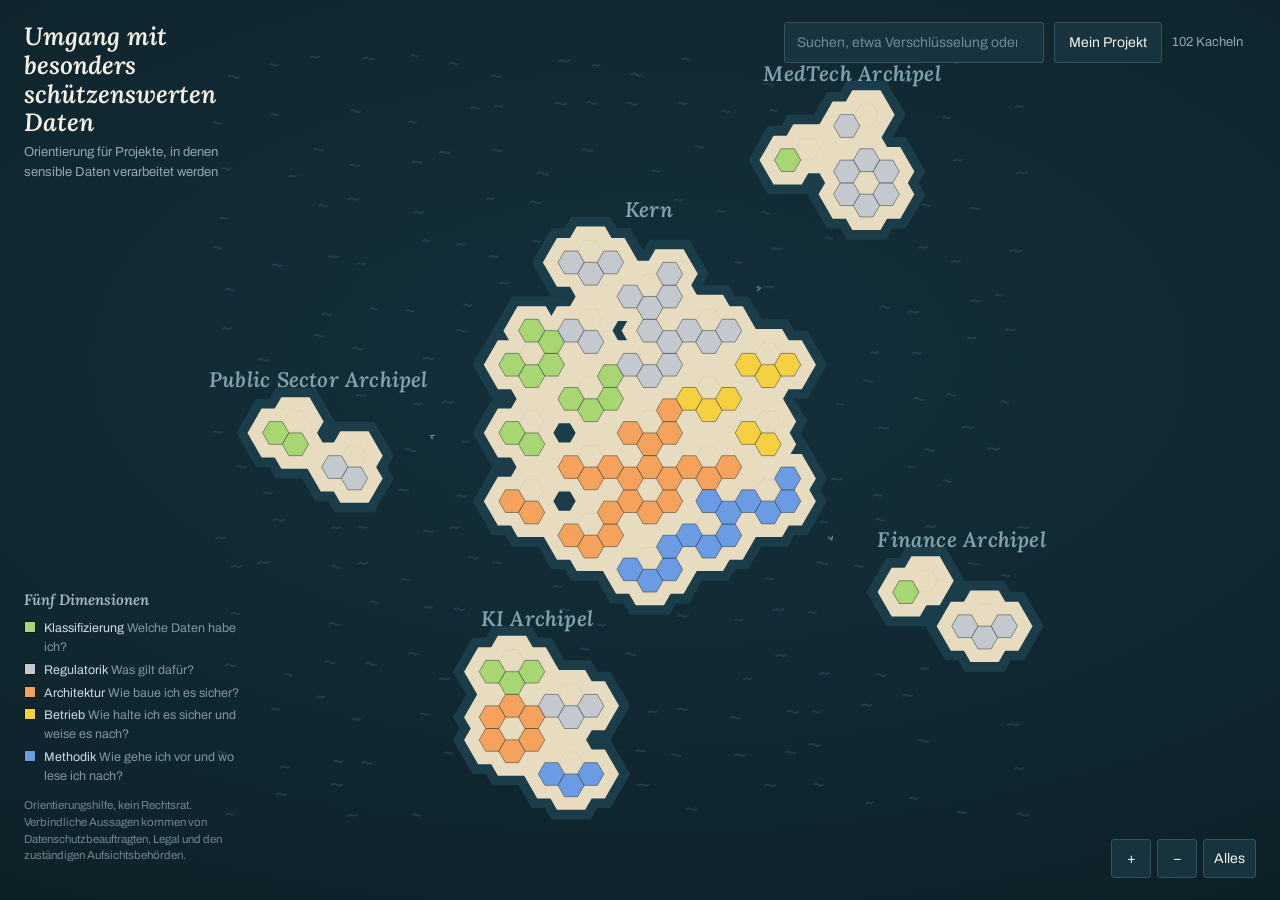
==== index.html @ 4779c2ce "Belebtes Wasser: Wellen und Schiffe Neue Ebene layer-sea als unterste im viewport. Sie liegt unter d" ====
<!DOCTYPE html>
<html lang="de">
<head>
<meta charset="utf-8">
<meta name="viewport" content="width=device-width, initial-scale=1">
<title>Landkarte: Umgang mit besonders schützenswerten Daten</title>
<meta name="description" content="Hexagonale Landkarte zur Orientierung in Projekten, in denen besonders schützenswerte Daten verarbeitet werden.">
<link rel="preconnect" href="https://fonts.googleapis.com">
<link rel="preconnect" href="https://fonts.gstatic.com" crossorigin>
<link href="https://fonts.googleapis.com/css2?family=Lora:ital,wght@0,400;0,600;1,400;1,600&family=Archivo:wght@400;500;600&display=swap" rel="stylesheet">
<link rel="stylesheet" href="assets/style.css">
</head>
<body>

<main id="stage">
  <svg id="map" aria-label="Landkarte der Themen zum Umgang mit besonders schützenswerten Daten">
    <g id="viewport">
      <g id="layer-sea"></g>
      <g id="layer-shallow"></g>
      <g id="layer-coast"></g>
      <g id="layer-areas"></g>
      <g id="layer-tiles"></g>
      <g id="layer-area-labels"></g>
      <g id="layer-islands"></g>
    </g>
  </svg>

  <div id="loading" role="status">Landkarte wird geladen</div>

  <header id="titleblock">
    <h1>Umgang mit besonders schützenswerten Daten</h1>
    <p id="subtitle"></p>
  </header>

  <div id="toolbar">
    <div class="field">
      <label for="search" class="visually-hidden">Suchen</label>
      <input id="search" type="search" placeholder="Suchen, etwa Verschlüsselung oder DSFA" autocomplete="off" spellcheck="false">
    </div>
    <button id="btn-project" type="button" aria-expanded="false" aria-controls="project">Mein Projekt</button>
    <p id="count" aria-live="polite"></p>
  </div>

  <section id="project" hidden aria-labelledby="project-heading">
    <h2 id="project-heading">Was gilt für mein Projekt?</h2>
    <p class="hint">Beantworte, was auf dein Vorhaben zutrifft. Die Karte hebt dann die Kacheln hervor, die du geklärt haben solltest.</p>
    <div id="project-fields"></div>
    <div class="project-actions">
      <button id="btn-export" type="button">Als Checkliste kopieren</button>
      <button id="btn-reset" type="button" class="ghost">Auswahl zurücksetzen</button>
    </div>
    <p class="hint" id="export-status" aria-live="polite"></p>
  </section>

  <div id="legend">
    <h2>Fünf Dimensionen</h2>
    <ul id="legend-list"></ul>
    <p class="hint" id="disclaimer"></p>
  </div>

  <div id="zoombar">
    <button id="btn-zoom-in" type="button" aria-label="Hineinzoomen">+</button>
    <button id="btn-zoom-out" type="button" aria-label="Herauszoomen">−</button>
    <button id="btn-zoom-fit" type="button" aria-label="Ganze Karte zeigen">Alles</button>
  </div>
</main>

<div id="overlay" hidden>
  <article id="detail" role="dialog" aria-modal="true" aria-labelledby="detail-title" tabindex="-1">
    <button id="detail-close" type="button" aria-label="Schließen">×</button>
    <p id="detail-dimension"></p>
    <h2 id="detail-title"></h2>
    <p id="detail-place"></p>
    <div id="detail-body"></div>
    <p id="detail-triggers"></p>
  </article>
</div>

<script src="assets/app.js"></script>
</body>
</html>
---- assets/style.css ----
:root {
  --ocean: #10262f;
  --ocean-deep: #0a1a21;
  --shallow: #1b3d4a;
  --coast: #e8dcc0;
  --coast-edge: #cdbd97;
  --ink: #0c1a20;
  --paper: #f4f0e6;
  --paper-edge: #d9d0bb;
  --muted: #6d7f86;
  --wave: #35657a;
  --ship: #93aeb8;

  /* Eine klassische Textserife, nicht eine Display-Schrift: die Bereichs- und Inselnamen
     stehen klein und müssen über Sand und Kacheln hinweg lesbar bleiben. Wer die Schrift
     tauschen will, ändert nur diese Zeile und den Link in index.html. */
  --font-map: Lora, Georgia, "Times New Roman", serif;
  --font-ui: Archivo, "Helvetica Neue", Arial, sans-serif;
}

* { box-sizing: border-box; }

html, body {
  height: 100%;
  margin: 0;
  background: var(--ocean);
  color: var(--paper);
  font-family: var(--font-ui);
  font-size: 15px;
  line-height: 1.5;
  overscroll-behavior: none;
}

.visually-hidden {
  position: absolute;
  width: 1px; height: 1px;
  padding: 0; margin: -1px;
  overflow: hidden; clip: rect(0 0 0 0); white-space: nowrap;
}

#stage { position: fixed; inset: 0; overflow: hidden; }

#map {
  width: 100%; height: 100%;
  display: block;
  background:
    radial-gradient(120% 90% at 50% 40%, #14303b 0%, var(--ocean) 55%, var(--ocean-deep) 100%);
  cursor: grab;
  touch-action: none;
}
#map.dragging, #map.dragging .tile { cursor: grabbing; }

#loading {
  position: absolute;
  inset: 0;
  display: grid;
  place-content: center;
  font-family: var(--font-map);
  font-style: italic;
  font-size: 20px;
  color: #8fa9b2;
}
#loading[hidden] { display: none; }

/* ---------- Karte ---------- */

.shallow { fill: var(--shallow); }
.coast { fill: var(--coast); }

/* ---------- Belebtes Wasser ---------- */

/* Alles hier liegt unter der Küste und darf nie ein Ziel für Klick oder Ziehen sein. */
#layer-sea { pointer-events: none; }

/* Die Kurse tragen nur die Bewegung der Schiffe. Sie bleiben unsichtbar, weil eine
   sichtbare Linie zwischen zwei Inseln als modellierte Beziehung gelesen würde, und
   Beziehungen sind auf dieser Karte bewusst nicht modelliert. */
.sea-route { fill: none; stroke: none; }

.wave {
  fill: none;
  stroke: var(--wave);
  stroke-width: 1.8;
  stroke-linecap: round;
  /* Konstante Strichstärke am Schirm, sonst verschwinden die Striche beim Herauszoomen,
     also genau dann, wenn am meisten Wasser zu sehen ist. */
  vector-effect: non-scaling-stroke;
  opacity: .38;
  animation: swell 9s ease-in-out infinite;
}

@keyframes swell {
  0%, 100% { opacity: .26; }
  50%      { opacity: .56; }
}

.ship {
  fill: var(--ship);
  opacity: .72;
}

.hex { stroke: var(--ink); stroke-width: 1.5; }

.tile { cursor: pointer; }
.tile:focus { outline: none; }
.tile:focus-visible .hex,
.tile:hover .hex { stroke-width: 3.5; }

.tile-label {
  font-family: var(--font-ui);
  font-size: 10.2px;
  font-weight: 500;
  fill: var(--ink);
  text-anchor: middle;
  pointer-events: none;
  transition: opacity .18s ease;
}
.tile-label.tight { font-size: 8.8px; }

.area-ring {
  fill: none;
  stroke: var(--coast-edge);
  stroke-width: 2;
  stroke-dasharray: 5 5;
}

.area-label {
  font-family: var(--font-map);
  font-size: var(--area-font, 13px);
  font-weight: 600;
  fill: #5b503a;
  text-anchor: middle;
  pointer-events: none;
  transition: font-size .18s ease, fill .18s ease, opacity .18s ease;
  /* Die Bereichstexte liegen über den Kacheln, damit sie in der Übersicht lesbar sind.
     Die Kontur in Sandfarbe trennt sie von der Kachelfarbe darunter. Sie skaliert mit
     der Schrift, deshalb em und nicht px. */
  paint-order: stroke fill;
  stroke: rgba(244, 240, 230, .9);
  stroke-width: .3em;
  stroke-linejoin: round;
}

.island-label {
  font-family: var(--font-map);
  font-style: italic;
  font-weight: 600;
  font-size: var(--island-font, 30px);
  fill: #7fa3ae;
  text-anchor: middle;
  letter-spacing: .01em;
  pointer-events: none;
}

/* Drei Zoomstufen. Übersicht: die Kacheltitel weichen den Bereichsnamen. Ganz
   herausgezoomt weichen auch die Bereichsnamen, weil sie dort breiter wären als der
   Abstand zweier Bereiche und sich gegenseitig überschreiben würden. Dann trägt nur
   noch der Inselname. Siehe AREA_LABELS_ABOVE in app.js. */
body.overview .tile-label { opacity: 0; }
body.overview .area-label { fill: #3f3728; }
body.world .area-label { opacity: 0; }

.faded { opacity: .13; transition: opacity .18s ease; }
.tile .hex, .tile .tile-label { transition: opacity .18s ease; }

.marked .hex {
  stroke-width: 3.5;
  filter: drop-shadow(0 0 9px rgba(255,255,255,.65));
}

/* ---------- Panels ---------- */

#titleblock {
  position: absolute;
  top: 22px; left: 24px;
  max-width: 27ch;
  pointer-events: none;
}
#titleblock h1 {
  font-family: var(--font-map);
  font-style: italic;
  font-weight: 600;
  font-size: 25px;
  line-height: 1.15;
  margin: 0;
  color: var(--paper);
}
#subtitle { margin: 6px 0 0; font-size: 13px; color: #91a8b0; }

#toolbar {
  position: absolute;
  top: 22px; right: 24px;
  display: flex;
  align-items: center;
  gap: 10px;
}

#search {
  width: 260px;
  padding: 9px 12px;
  border: 1px solid #33545f;
  border-radius: 3px;
  background: #16333e;
  color: var(--paper);
  font: inherit;
  font-size: 14px;
}
#search::placeholder { color: #6d8b95; }
#search:focus-visible, button:focus-visible, input:focus-visible {
  outline: 2px solid #a8d672;
  outline-offset: 2px;
}

button {
  padding: 9px 14px;
  border: 1px solid #33545f;
  border-radius: 3px;
  background: #16333e;
  color: var(--paper);
  font: inherit;
  font-size: 14px;
  cursor: pointer;
}
button:hover { background: #1d4250; }
button[aria-expanded="true"] { background: var(--paper); color: var(--ink); border-color: var(--paper); }
button.ghost { background: transparent; }

#count {
  margin: 0;
  min-width: 12ch;
  font-size: 13px;
  color: #91a8b0;
}

#project {
  position: absolute;
  top: 74px; right: 24px;
  width: 330px;
  max-height: calc(100% - 110px);
  overflow-y: auto;
  padding: 18px 20px 20px;
  background: var(--paper);
  color: var(--ink);
  border-radius: 3px;
  box-shadow: 0 18px 44px rgba(0,0,0,.45);
}
#project[hidden] { display: none; }
#project h2 {
  font-family: var(--font-map);
  font-style: italic;
  font-weight: 600;
  font-size: 19px;
  margin: 0 0 4px;
}
.hint { margin: 0 0 14px; font-size: 12.5px; color: #5f6b62; line-height: 1.45; }

.qgroup { margin-bottom: 16px; }
.qgroup > p {
  margin: 0 0 7px;
  font-size: 13px;
  font-weight: 600;
}
.qopts { display: flex; flex-wrap: wrap; gap: 6px; }
.chip {
  display: inline-block;
  padding: 5px 11px;
  border: 1px solid var(--paper-edge);
  border-radius: 999px;
  background: #fbf9f3;
  color: #3b4640;
  font-size: 12.5px;
  cursor: pointer;
}
/* Diese Regeln müssen die Spezifität von '#project .project-actions button' nicht
   schlagen, weil jene sich nur noch an die Knöpfe unter den Fragen richtet. Die
   Hover-Regel muss aber 'button:hover' schlagen, sonst wird der Chip im hellen
   Feld dunkelblau. */
.chip:hover { background: #eee9db; border-color: #a9a08b; }
.chip[aria-pressed="true"] {
  background: var(--ink);
  border-color: var(--ink);
  color: var(--paper);
  font-weight: 500;
}
.chip[aria-pressed="true"]:hover { background: #24312b; border-color: #24312b; }
.chip[aria-pressed="true"]::before { content: "\2713\00a0"; }

.project-actions { display: flex; gap: 8px; margin-top: 4px; }
#project .project-actions button {
  border-color: var(--paper-edge);
  background: #fbf9f3;
  color: var(--ink);
}
#project .project-actions button:hover { background: #eee9db; }
#export-status { margin: 10px 0 0; min-height: 1.2em; }

#legend {
  position: absolute;
  bottom: 22px; left: 24px;
  max-width: 25ch;
}
#legend h2 {
  font-family: var(--font-map);
  font-style: italic;
  font-weight: 600;
  font-size: 15px;
  margin: 0 0 8px;
  color: #a6bcc3;
}
#legend ul { list-style: none; margin: 0 0 12px; padding: 0; }
#legend li {
  display: flex;
  align-items: baseline;
  gap: 8px;
  font-size: 12.5px;
  margin-bottom: 4px;
  color: #cfdde1;
}
#legend .swatch {
  flex: 0 0 auto;
  width: 12px; height: 12px;
  border: 1px solid var(--ink);
  transform: translateY(1px);
}
#legend .frage { color: #7f979f; }
#disclaimer { color: #6d868e; font-size: 11.5px; }

#zoombar {
  position: absolute;
  bottom: 22px; right: 24px;
  display: flex;
  gap: 6px;
}
#zoombar button { min-width: 40px; padding: 8px 10px; }

/* ---------- Detailkarte ---------- */

#overlay {
  position: fixed;
  inset: 0;
  display: grid;
  place-items: center;
  padding: 24px;
  background: rgba(6,18,23,.72);
  z-index: 20;
}
#overlay[hidden] { display: none; }

#detail {
  position: relative;
  width: min(620px, 100%);
  max-height: 84vh;
  overflow-y: auto;
  padding: 30px 34px 28px;
  background: var(--paper);
  color: var(--ink);
  border-radius: 4px;
  box-shadow: 0 24px 60px rgba(0,0,0,.5);
  animation: rise .16s ease-out;
}
@keyframes rise { from { transform: translateY(8px); opacity: 0; } }
@media (prefers-reduced-motion: reduce) {
  #detail { animation: none; }
  /* Wellen und Schiffe bleiben sichtbar, sie bewegen sich nur nicht. Die Schiffe
     werden dafür in buildSea ohne animateMotion gebaut, SMIL hört nicht auf CSS. */
  .wave { animation: none; }
  * { transition: none !important; }
}

#detail-close {
  position: absolute;
  top: 14px; right: 16px;
  width: 32px; height: 32px;
  padding: 0;
  border: none;
  background: transparent;
  color: #6c766f;
  font-size: 24px;
  line-height: 1;
}
#detail-close:hover { background: #e7e1d1; color: var(--ink); }

#detail-dimension {
  display: inline-block;
  margin: 0 0 10px;
  padding: 3px 10px;
  border: 1px solid var(--ink);
  border-radius: 999px;
  font-size: 12px;
  font-weight: 500;
}
#detail h2 {
  font-family: var(--font-map);
  font-style: italic;
  font-weight: 600;
  font-size: 27px;
  line-height: 1.15;
  margin: 0 0 6px;
  max-width: 34ch;
}
#detail-place { margin: 0 0 22px; font-size: 13px; color: #5f6b62; }

#detail-body h3 {
  margin: 20px 0 4px;
  font-size: 13px;
  font-weight: 600;
  color: #46524b;
}
#detail-body p { margin: 0; max-width: 62ch; }
#detail-body a { color: #1f5f7a; }

#detail-triggers {
  margin: 24px 0 0;
  padding-top: 14px;
  border-top: 1px solid var(--paper-edge);
  font-size: 12px;
  color: #6c766f;
}

@media (max-width: 900px) {
  #titleblock { max-width: 20ch; }
  #titleblock h1 { font-size: 19px; }
  #toolbar { top: auto; bottom: 78px; left: 16px; right: 16px; flex-wrap: wrap; }
  #search { width: 100%; }
  #project { top: auto; bottom: 78px; left: 16px; right: 16px; width: auto; max-height: 60vh; }
  #legend { display: none; }
  #zoombar { bottom: 16px; right: 16px; }
}
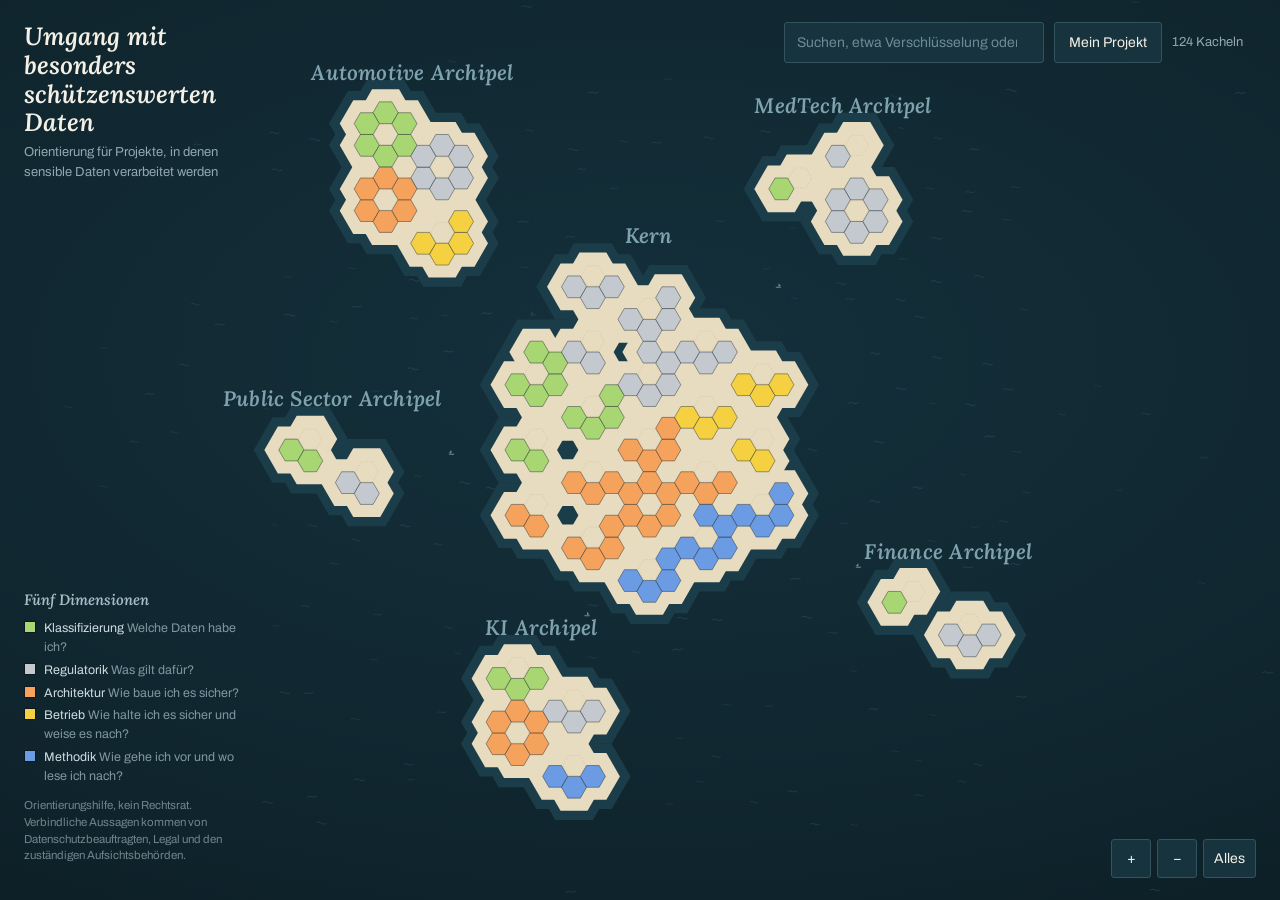
==== commit 2b6283dd: "Bereich Nachweise im Automotive-Archipel, und Zugriff per KI-Agent Der vierte Bereich des Archipels," ====
--- a/index.html
+++ b/index.html
@@ -47,9 +47,15 @@
     <div id="project-fields"></div>
     <div class="project-actions">
       <button id="btn-export" type="button">Als Checkliste kopieren</button>
+      <button id="btn-agent" type="button">Als Agenten-Kontext kopieren</button>
       <button id="btn-reset" type="button" class="ghost">Auswahl zurücksetzen</button>
     </div>
     <p class="hint" id="export-status" aria-live="polite"></p>
+    <p class="hint">Der Agenten-Kontext enthält die ausgewählten Kacheln mit Text, zum Einfügen
+      in einen Prompt. Wer die Karte lieber direkt lesen lässt: die Daten liegen offen unter
+      <a href="https://qaware.github.io/schuetzenswerte-daten-landkarte/landkarte.json"
+         target="_blank" rel="noopener">landkarte.json</a>, das Vorgehen steht im README
+      unter „Für Agenten“.</p>
   </section>
 
   <div id="legend">
--- a/assets/style.css
+++ b/assets/style.css
@@ -47,6 +47,11 @@
     radial-gradient(120% 90% at 50% 40%, #14303b 0%, var(--ocean) 55%, var(--ocean-deep) 100%);
   cursor: grab;
   touch-action: none;
+  /* Die Karte enthält Text: Kacheltitel, Bereichs- und Inselnamen. Beim Ziehen mit der
+     Maus markiert der Browser den sonst, was den Zug unterbricht. In den Panels und in
+     der Detailkarte bleibt Text auswählbar, die Regel gilt nur für die Karte selbst. */
+  user-select: none;
+  -webkit-user-select: none;
 }
 #map.dragging, #map.dragging .tile { cursor: grabbing; }
 
@@ -77,27 +82,37 @@
    Beziehungen sind auf dieser Karte bewusst nicht modelliert. */
 .sea-route { fill: none; stroke: none; }
 
+/* Die Wellen sind bewusst unbewegt, und die Deckkraft sitzt am Strich, nicht an einer
+   Gruppe darüber. Beides hatte einen handfesten Grund:
+
+   Eine Gruppe mit opacity unter 1 muss der Browser in einen eigenen Puffer zeichnen und
+   dann zusammensetzen. Die Marken einer Gruppe lagen über das ganze Feld gestreut, der
+   Puffer war also 7466 x 3763 Einheiten groß, bei Skalierung 2.6 rund 19400 x 9780 Pixel.
+   Das liegt über den üblichen Texturgrenzen, der Browser verwirft die Ebene und baut sie
+   neu, und dabei blitzt der Inselhintergrund weg. Mit acht solchen Gruppen je Bild war
+   das auch der Rest des Ruckelns.
+
+   stroke-opacity an einer einzelnen Form braucht keinen solchen Puffer. Wer den früheren
+   Schimmer zurückwill, animiert stroke-opacity an einer kleinen Teilmenge der Striche,
+   niemals opacity an einer Gruppe über dem ganzen Feld.
+
+   Hier stand außerdem vector-effect: non-scaling-stroke, damit der Strich am Schirm
+   gleich dick bleibt. Das erzwingt aber je Element eine neue Strichgeometrie, sobald sich
+   die Transformation ändert, also bei jedem Zoomschritt für jeden Strich. Die Breite ist
+   jetzt in Nutzereinheiten angegeben und für das untere Ende des Zoombereichs gewählt:
+   2.6 ergibt bei der Gesamtansicht knapp 0.7 Pixel und bei Skalierung 1 etwa 2.6. Weit
+   hineingezoomt wird der Strich dicker, dort sieht man aber ohnehin fast nur Land. */
 .wave {
   fill: none;
   stroke: var(--wave);
-  stroke-width: 1.8;
+  stroke-opacity: .42;
+  stroke-width: 2.6;
   stroke-linecap: round;
-  /* Konstante Strichstärke am Schirm, sonst verschwinden die Striche beim Herauszoomen,
-     also genau dann, wenn am meisten Wasser zu sehen ist. */
-  vector-effect: non-scaling-stroke;
-  opacity: .38;
-  animation: swell 9s ease-in-out infinite;
-}
-
-@keyframes swell {
-  0%, 100% { opacity: .26; }
-  50%      { opacity: .56; }
-}
-
-.ship {
-  fill: var(--ship);
-  opacity: .72;
-}
+}
+
+/* Die Deckkraft steht als Attribut am Element, damit das SMIL-Ein- und Ausblenden
+   sie überschreiben kann. Eine Regel hier würde gegen die Animation gewinnen. */
+.ship { fill: var(--ship); }
 
 .hex { stroke: var(--ink); stroke-width: 1.5; }
 
@@ -131,7 +146,11 @@
   fill: #5b503a;
   text-anchor: middle;
   pointer-events: none;
-  transition: font-size .18s ease, fill .18s ease, opacity .18s ease;
+  /* Kein Übergang auf font-size. Die Größe ist eine Funktion der Skalierung und wird
+     beim Zoomen bei jedem Rad-Ereignis neu gesetzt. Ein Übergang startet dann jedes Mal
+     eine neue Interpolation, die Beschriftung hängt sichtbar hinter dem Zoom her, und
+     der Text muss dabei je Bild neu umbrochen werden. */
+  transition: fill .18s ease, opacity .18s ease;
   /* Die Bereichstexte liegen über den Kacheln, damit sie in der Übersicht lesbar sind.
      Die Kontur in Sandfarbe trennt sie von der Kachelfarbe darunter. Sie skaliert mit
      der Schrift, deshalb em und nicht px. */
@@ -163,10 +182,13 @@
 .faded { opacity: .13; transition: opacity .18s ease; }
 .tile .hex, .tile .tile-label { transition: opacity .18s ease; }
 
-.marked .hex {
-  stroke-width: 3.5;
-  filter: drop-shadow(0 0 9px rgba(255,255,255,.65));
-}
+/* Hier stand ein drop-shadow als Leuchten. Ein Filter ist ein eigener Zeichendurchgang je
+   Element, und je nach Projektfilter sind siebzig Kacheln und mehr hervorgehoben. Beim
+   Zoomen mit aktivem Filter kostet das entsprechend viel. Es braucht das Leuchten auch
+   nicht: die nicht passenden Kacheln stehen auf .faded bei 13 Prozent Deckkraft, die
+   hervorgehobenen sind also ohnehin das Einzige, was noch kräftig zu sehen ist. Der
+   dickere Rand genügt als Betonung. */
+.marked .hex { stroke-width: 4; }
 
 /* ---------- Panels ---------- */
 
@@ -285,7 +307,12 @@
 .chip[aria-pressed="true"]:hover { background: #24312b; border-color: #24312b; }
 .chip[aria-pressed="true"]::before { content: "\2713\00a0"; }
 
-.project-actions { display: flex; gap: 8px; margin-top: 4px; }
+/* Drei Knöpfe brauchen zusammen rund 600px, das Panel ist 330px breit. Ohne Umbruch
+   liefen sie heraus. Die beiden Export-Knöpfe stehen deshalb je auf einer eigenen Zeile
+   und füllen sie, "Auswahl zurücksetzen" bleibt schmal darunter. */
+.project-actions { display: flex; flex-wrap: wrap; gap: 8px; margin-top: 4px; }
+.project-actions button { flex: 1 1 100%; }
+.project-actions button.ghost { flex: 0 0 auto; }
 #project .project-actions button {
   border-color: var(--paper-edge);
   background: #fbf9f3;
@@ -361,9 +388,8 @@
 @keyframes rise { from { transform: translateY(8px); opacity: 0; } }
 @media (prefers-reduced-motion: reduce) {
   #detail { animation: none; }
-  /* Wellen und Schiffe bleiben sichtbar, sie bewegen sich nur nicht. Die Schiffe
-     werden dafür in buildSea ohne animateMotion gebaut, SMIL hört nicht auf CSS. */
-  .wave { animation: none; }
+  /* Die Wellen stehen ohnehin still. Die Schiffe werden in buildSea ohne animateMotion
+     gebaut und bleiben auf der Kursmitte liegen, SMIL hört nicht auf CSS. */
   * { transition: none !important; }
 }
 
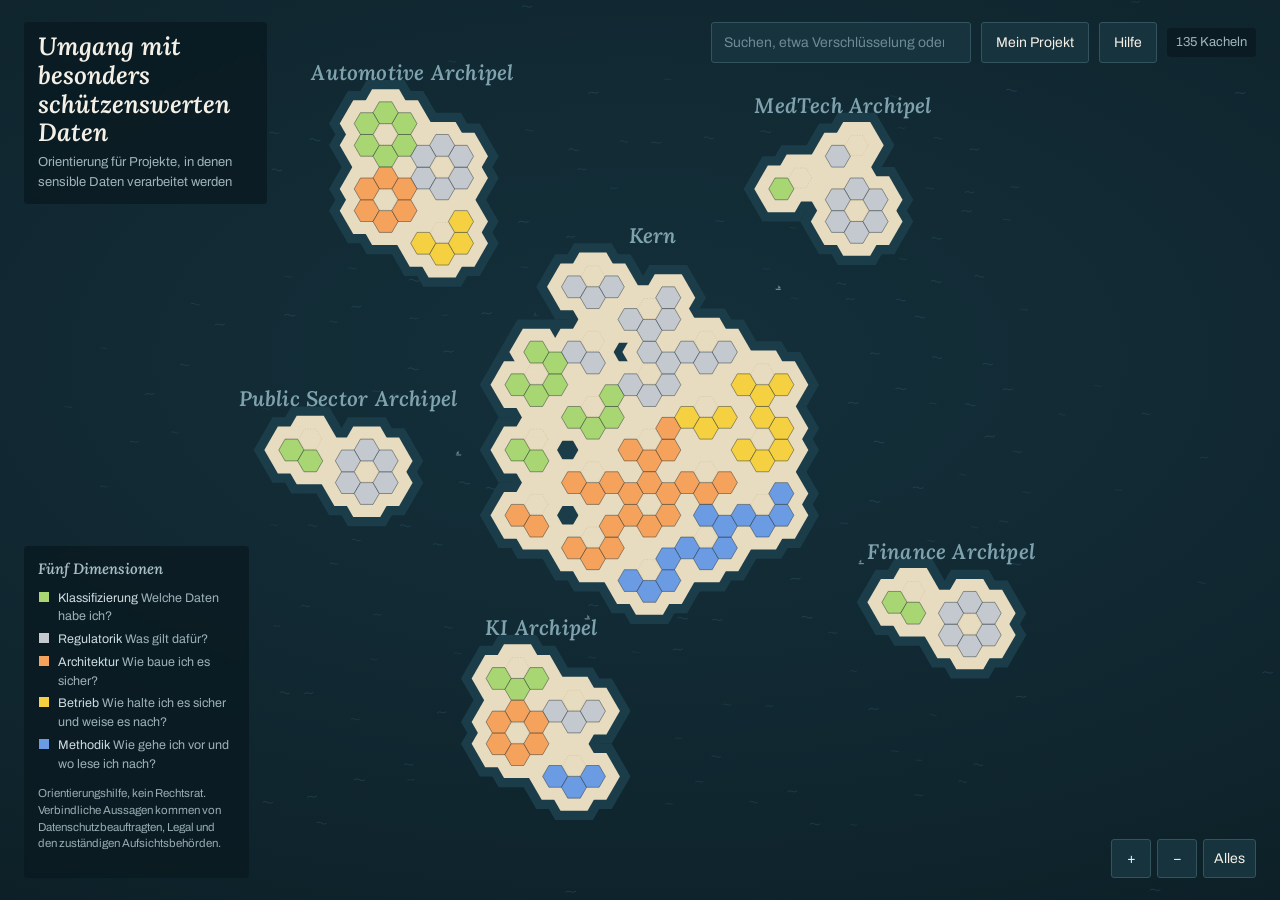
==== commit 4c150001: "Beschriftungen ueber der Karte lesbar machen, Hilfe einbauen Titel, Legende und Kachelzahl liegen ue" ====
--- a/index.html
+++ b/index.html
@@ -27,7 +27,7 @@
 
   <div id="loading" role="status">Landkarte wird geladen</div>
 
-  <header id="titleblock">
+  <header id="titleblock" class="scrim">
     <h1>Umgang mit besonders schützenswerten Daten</h1>
     <p id="subtitle"></p>
   </header>
@@ -38,7 +38,8 @@
       <input id="search" type="search" placeholder="Suchen, etwa Verschlüsselung oder DSFA" autocomplete="off" spellcheck="false">
     </div>
     <button id="btn-project" type="button" aria-expanded="false" aria-controls="project">Mein Projekt</button>
-    <p id="count" aria-live="polite"></p>
+    <button id="btn-help" type="button">Hilfe</button>
+    <p id="count" class="scrim" aria-live="polite"></p>
   </div>
 
   <section id="project" hidden aria-labelledby="project-heading">
@@ -58,7 +59,7 @@
       unter „Für Agenten“.</p>
   </section>
 
-  <div id="legend">
+  <div id="legend" class="scrim">
     <h2>Fünf Dimensionen</h2>
     <ul id="legend-list"></ul>
     <p class="hint" id="disclaimer"></p>
--- a/assets/style.css
+++ b/assets/style.css
@@ -192,10 +192,21 @@
 
 /* ---------- Panels ---------- */
 
+/* Die Beschriftungen über der Karte brauchen einen Schleier. Ohne ihn stehen sie mal auf
+   dem dunklen Ozean und mal auf einer sandfarbenen Insel, und dort verschwinden sie: die
+   Überschrift kam auf #f4f0e6 gegen #e8dcc0, also 1.20 zu 1. Mit dem Schleier aus
+   --ocean-deep bei 82 Prozent liegt der schlechteste Wert bei 4.6 zu 1. */
+.scrim {
+  background: rgba(10, 26, 33, .82);
+  backdrop-filter: blur(3px);
+  border-radius: 4px;
+}
+
 #titleblock {
   position: absolute;
   top: 22px; left: 24px;
   max-width: 27ch;
+  padding: 10px 14px 12px;
   pointer-events: none;
 }
 #titleblock h1 {
@@ -207,7 +218,7 @@
   margin: 0;
   color: var(--paper);
 }
-#subtitle { margin: 6px 0 0; font-size: 13px; color: #91a8b0; }
+#subtitle { margin: 6px 0 0; font-size: 13px; color: #9fb4bb; }
 
 #toolbar {
   position: absolute;
@@ -250,8 +261,9 @@
 #count {
   margin: 0;
   min-width: 12ch;
+  padding: 5px 9px;
   font-size: 13px;
-  color: #91a8b0;
+  color: #9fb4bb;
 }
 
 #project {
@@ -325,6 +337,7 @@
   position: absolute;
   bottom: 22px; left: 24px;
   max-width: 25ch;
+  padding: 12px 14px;
 }
 #legend h2 {
   font-family: var(--font-map);
@@ -349,8 +362,8 @@
   border: 1px solid var(--ink);
   transform: translateY(1px);
 }
-#legend .frage { color: #7f979f; }
-#disclaimer { color: #6d868e; font-size: 11.5px; }
+#legend .frage { color: #9db1b8; }
+#disclaimer { color: #98acb3; font-size: 11.5px; }
 
 #zoombar {
   position: absolute;
@@ -433,6 +446,23 @@
   color: #46524b;
 }
 #detail-body p { margin: 0; max-width: 62ch; }
+
+/* Aufzählungen in der Hilfe: dieselben Farbfelder wie in der Legende, nur auf hellem
+   Grund und deshalb ohne die dortigen Textfarben. */
+.helplist { list-style: none; margin: 6px 0 0; padding: 0; max-width: 62ch; }
+.helplist li {
+  display: flex;
+  align-items: baseline;
+  gap: 8px;
+  margin-bottom: 4px;
+}
+.helplist .swatch {
+  flex: 0 0 auto;
+  width: 12px; height: 12px;
+  border: 1px solid var(--ink);
+  transform: translateY(2px);
+}
+#detail-body .hint { margin-top: 22px; }
 #detail-body a { color: #1f5f7a; }
 
 #detail-triggers {
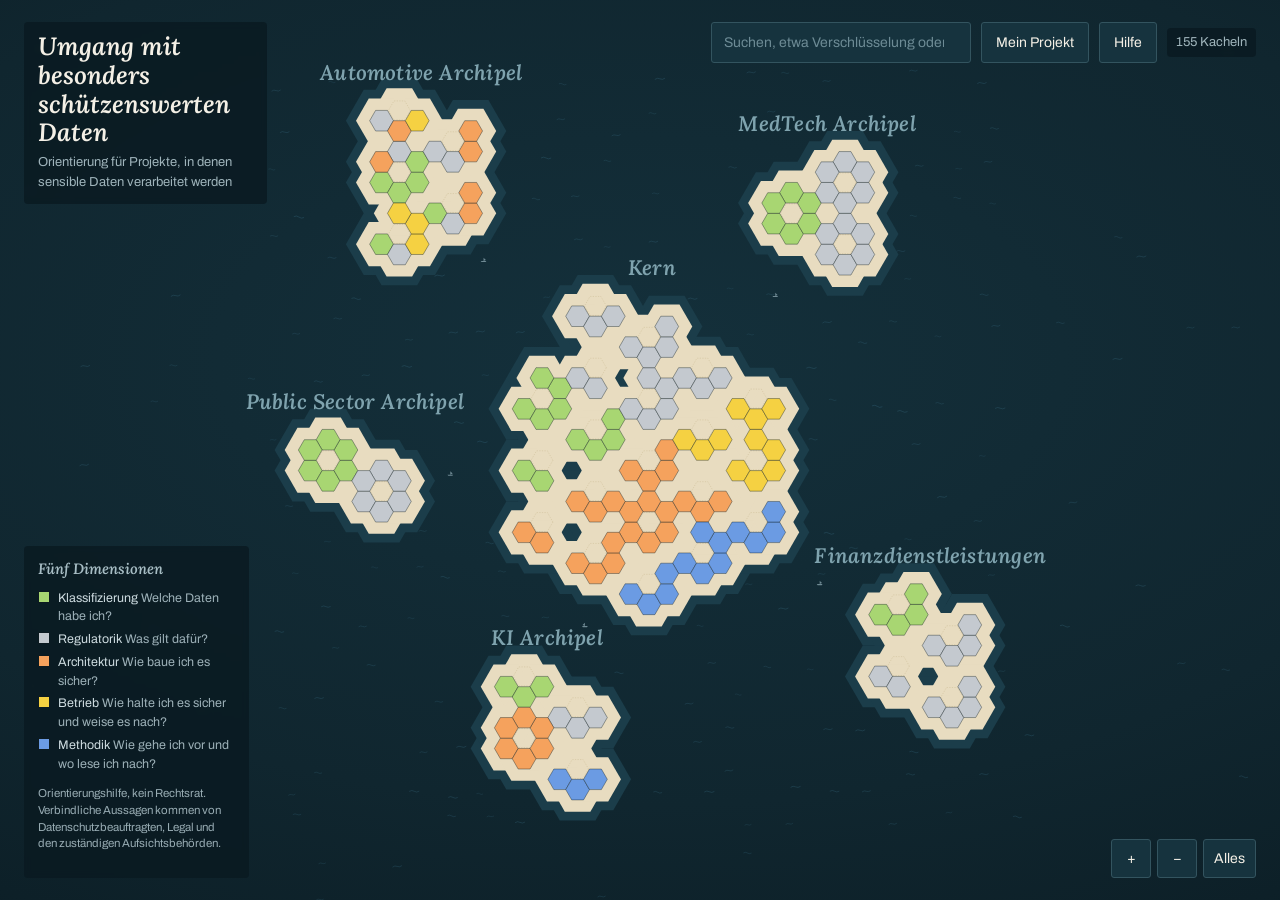
==== commit 768edb67: "Drei Zustaende im Projektfilter statt zwei "nein" und die neutrale Antwort sahen auf der Karte gleic" ====
--- a/index.html
+++ b/index.html
@@ -44,7 +44,10 @@
 
   <section id="project" hidden aria-labelledby="project-heading">
     <h2 id="project-heading">Was gilt für mein Projekt?</h2>
-    <p class="hint">Beantworte, was auf dein Vorhaben zutrifft. Die Karte hebt dann die Kacheln hervor, die du geklärt haben solltest.</p>
+    <p class="hint">Beantworte, was auf dein Vorhaben zutrifft. Jede Frage steht anfangs auf
+      „offen“ und engt nichts ein. Danach zeigt die Karte drei Zustände:
+      <strong>hervorgehoben</strong> gilt für dein Vorhaben sicher, <strong>blass</strong> ist
+      ausgeschlossen, und was normal bleibt, hängt an einer Frage, die noch offen ist.</p>
     <div id="project-fields"></div>
     <div class="project-actions">
       <button id="btn-export" type="button">Als Checkliste kopieren</button>
--- a/assets/style.css
+++ b/assets/style.css
@@ -318,6 +318,16 @@
 }
 .chip[aria-pressed="true"]:hover { background: #24312b; border-color: #24312b; }
 .chip[aria-pressed="true"]::before { content: "\2713\00a0"; }
+/* Die neutrale Antwort ist gewählt, engt aber nichts ein. Sie wird deshalb ruhiger
+   gezeichnet als eine echte Antwort und bekommt kein Häkchen. */
+.chip.neutral[aria-pressed="true"] {
+  background: #e7e1d1;
+  border-color: #a9a08b;
+  color: #3b4640;
+  font-weight: 400;
+}
+.chip.neutral[aria-pressed="true"]:hover { background: #ded7c4; border-color: #a9a08b; }
+.chip.neutral[aria-pressed="true"]::before { content: none; }
 
 /* Drei Knöpfe brauchen zusammen rund 600px, das Panel ist 330px breit. Ohne Umbruch
    liefen sie heraus. Die beiden Export-Knöpfe stehen deshalb je auf einer eigenen Zeile
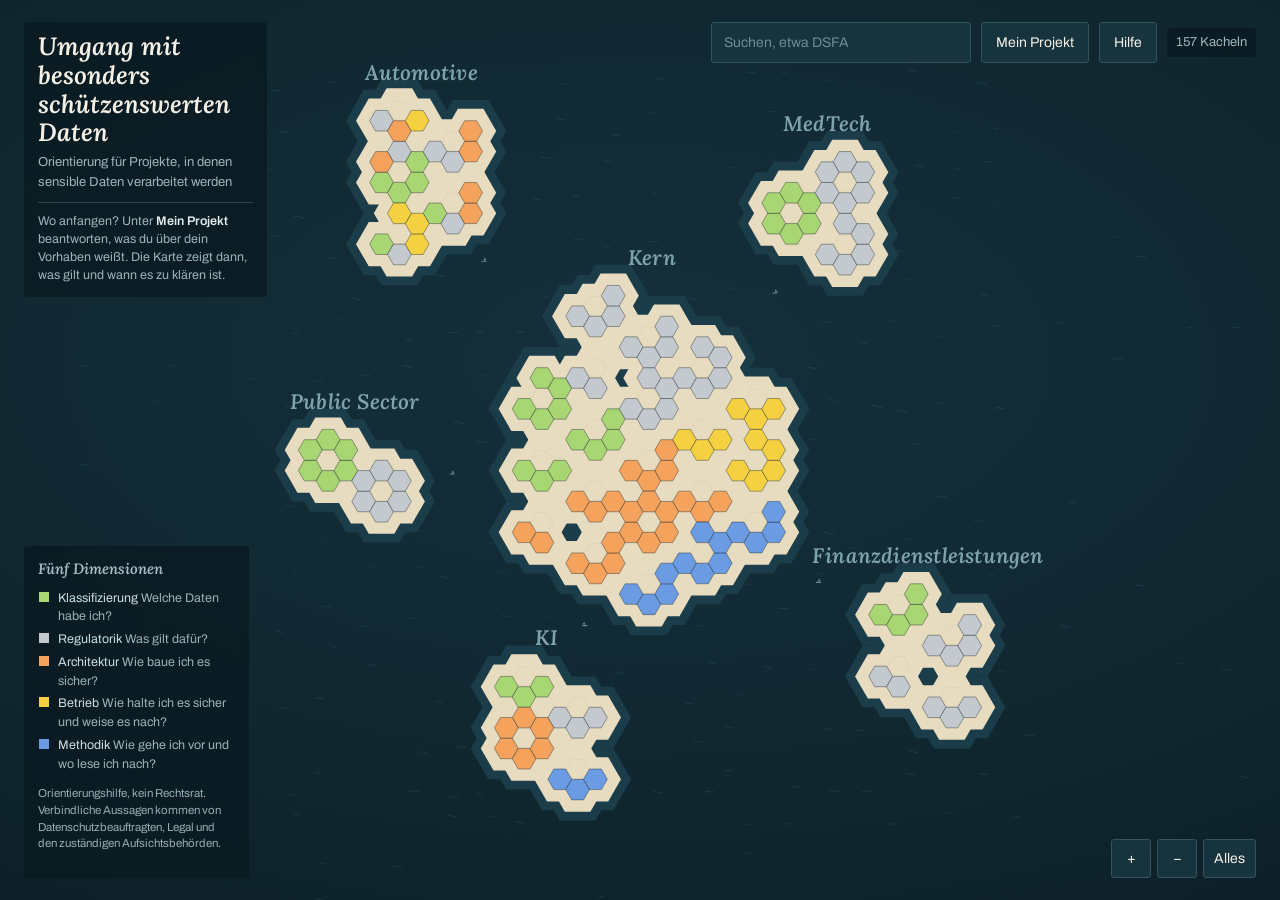
==== commit 00915249: "Projektphase, Kundenfrage, Links und Ergebnisliste Nach einem Durchgang aus Sicht von Entwicklung, A" ====
--- a/index.html
+++ b/index.html
@@ -30,12 +30,14 @@
   <header id="titleblock" class="scrim">
     <h1>Umgang mit besonders schützenswerten Daten</h1>
     <p id="subtitle"></p>
+    <p id="start-hint">Wo anfangen? Unter <strong>Mein Projekt</strong> beantworten, was du
+      über dein Vorhaben weißt. Die Karte zeigt dann, was gilt und wann es zu klären ist.</p>
   </header>
 
   <div id="toolbar">
     <div class="field">
       <label for="search" class="visually-hidden">Suchen</label>
-      <input id="search" type="search" placeholder="Suchen, etwa Verschlüsselung oder DSFA" autocomplete="off" spellcheck="false">
+      <input id="search" type="search" placeholder="Suchen, etwa DSFA" autocomplete="off" spellcheck="false">
     </div>
     <button id="btn-project" type="button" aria-expanded="false" aria-controls="project">Mein Projekt</button>
     <button id="btn-help" type="button">Hilfe</button>
@@ -44,14 +46,18 @@
 
   <section id="project" hidden aria-labelledby="project-heading">
     <h2 id="project-heading">Was gilt für mein Projekt?</h2>
-    <p class="hint">Beantworte, was auf dein Vorhaben zutrifft. Jede Frage steht anfangs auf
-      „offen“ und engt nichts ein. Danach zeigt die Karte drei Zustände:
-      <strong>hervorgehoben</strong> gilt für dein Vorhaben sicher, <strong>blass</strong> ist
-      ausgeschlossen, und was normal bleibt, hängt an einer Frage, die noch offen ist.</p>
+    <p class="hint">Beantworte, was du weißt, der Rest bleibt „offen“. Auf der Karte gilt
+      <strong>kräftig</strong> sicher, <strong>halb</strong> hängt an einer offenen Frage,
+      <strong>blass</strong> gilt nicht.</p>
+    <details id="result" hidden>
+      <summary id="result-summary"></summary>
+      <div id="result-list"></div>
+    </details>
     <div id="project-fields"></div>
     <div class="project-actions">
       <button id="btn-export" type="button">Als Checkliste kopieren</button>
       <button id="btn-agent" type="button">Als Agenten-Kontext kopieren</button>
+      <button id="btn-share" type="button">Link zu dieser Auswahl kopieren</button>
       <button id="btn-reset" type="button" class="ghost">Auswahl zurücksetzen</button>
     </div>
     <p class="hint" id="export-status" aria-live="polite"></p>
@@ -83,6 +89,7 @@
     <p id="detail-place"></p>
     <div id="detail-body"></div>
     <p id="detail-triggers"></p>
+    <button id="detail-link" type="button" class="ghost">Link zu dieser Kachel kopieren</button>
   </article>
 </div>
 
--- a/assets/style.css
+++ b/assets/style.css
@@ -19,6 +19,10 @@
 }
 
 * { box-sizing: border-box; }
+
+/* Mehrere Elemente setzen eine eigene display-Regel und würden das Attribut hidden damit
+   überstimmen. So stand in der Hilfe ein leerer Dimensionschip über dem Titel. */
+[hidden] { display: none !important; }
 
 html, body {
   height: 100%;
@@ -189,6 +193,9 @@
    hervorgehobenen sind also ohnehin das Einzige, was noch kräftig zu sehen ist. Der
    dickere Rand genügt als Betonung. */
 .marked .hex { stroke-width: 4; }
+/* Offen, solange ein Filter wirkt: hängt noch an einer unbeantworteten Frage. Halb
+   zurückgenommen, damit die gesicherten Kacheln dagegen sichtbar hervortreten. */
+.pending { opacity: .45; transition: opacity .18s ease; }
 
 /* ---------- Panels ---------- */
 
@@ -219,6 +226,16 @@
   color: var(--paper);
 }
 #subtitle { margin: 6px 0 0; font-size: 13px; color: #9fb4bb; }
+/* Kontrast gegen den Schleier über Sand, #323d3e: 5.1 zu 1 */
+#start-hint {
+  margin: 10px 0 0;
+  padding-top: 9px;
+  border-top: 1px solid #2c4650;
+  font-size: 12.5px;
+  line-height: 1.45;
+  color: #9fb4bb;
+}
+#start-hint strong { color: #e4ecee; font-weight: 600; }
 
 #toolbar {
   position: absolute;
@@ -269,8 +286,9 @@
 #project {
   position: absolute;
   top: 74px; right: 24px;
-  width: 330px;
-  max-height: calc(100% - 110px);
+  width: 340px;
+  /* lässt unten Platz für die Zoomknöpfe */
+  max-height: calc(100% - 150px);
   overflow-y: auto;
   padding: 18px 20px 20px;
   background: var(--paper);
@@ -288,7 +306,7 @@
 }
 .hint { margin: 0 0 14px; font-size: 12.5px; color: #5f6b62; line-height: 1.45; }
 
-.qgroup { margin-bottom: 16px; }
+.qgroup { margin-bottom: 13px; }
 .qgroup > p {
   margin: 0 0 7px;
   font-size: 13px;
@@ -342,6 +360,48 @@
 }
 #project .project-actions button:hover { background: #eee9db; }
 #export-status { margin: 10px 0 0; min-height: 1.2em; }
+
+#result {
+  margin: 4px 0 14px;
+  padding: 10px 12px;
+  border: 1px solid var(--paper-edge);
+  border-radius: 3px;
+  background: #fbf9f3;
+}
+#result summary {
+  font-size: 13px;
+  font-weight: 600;
+  cursor: pointer;
+}
+#result[open] { max-height: 46vh; overflow-y: auto; }
+#result h3 {
+  margin: 12px 0 4px;
+  font-size: 11.5px;
+  font-weight: 600;
+  letter-spacing: .04em;
+  text-transform: uppercase;
+  color: #6c766f;
+}
+#result ul { list-style: none; margin: 0; padding: 0; }
+#project .result-item {
+  display: flex;
+  align-items: baseline;
+  gap: 8px;
+  width: 100%;
+  padding: 3px 4px;
+  border: 0;
+  background: none;
+  color: var(--ink);
+  font-size: 13px;
+  text-align: left;
+}
+#project .result-item:hover { background: #eee9db; }
+.result-item .swatch {
+  flex: 0 0 auto;
+  width: 10px; height: 10px;
+  border: 1px solid var(--ink);
+  transform: translateY(1px);
+}
 
 #legend {
   position: absolute;
@@ -456,6 +516,7 @@
   color: #46524b;
 }
 #detail-body p { margin: 0; max-width: 62ch; }
+#detail-body p + p { margin-top: 8px; }
 
 /* Aufzählungen in der Hilfe: dieselben Farbfelder wie in der Legende, nur auf hellem
    Grund und deshalb ohne die dortigen Textfarben. */
@@ -482,13 +543,40 @@
   font-size: 12px;
   color: #6c766f;
 }
+#detail-link {
+  margin-top: 10px;
+  padding: 6px 10px;
+  border-color: var(--paper-edge);
+  color: #3b4640;
+  font-size: 12.5px;
+}
+#detail-link:hover { background: #eee9db; }
+#detail-body .help-part {
+  margin-top: 30px;
+  padding-top: 16px;
+  border-top: 1px solid var(--paper-edge);
+  font-family: var(--font-map);
+  font-style: italic;
+  font-size: 18px;
+  color: var(--ink);
+}
 
 @media (max-width: 900px) {
-  #titleblock { max-width: 20ch; }
-  #titleblock h1 { font-size: 19px; }
-  #toolbar { top: auto; bottom: 78px; left: 16px; right: 16px; flex-wrap: wrap; }
+  #titleblock { top: 12px; left: 12px; right: 12px; max-width: none; padding: 8px 12px 10px; }
+  #titleblock h1 { font-size: 18px; }
+  #subtitle { display: none; }
+  #start-hint { margin-top: 6px; padding-top: 6px; }
+  /* Suche über die ganze Breite, Knöpfe und Zähler darunter. Vorher lief die Zeile rechts
+     aus dem Bild und schob die Zoomknöpfe mit hinaus. */
+  #toolbar { top: auto; bottom: 64px; left: 12px; right: 12px; flex-wrap: wrap; gap: 8px; }
+  #toolbar .field { flex: 1 1 100%; }
   #search { width: 100%; }
-  #project { top: auto; bottom: 78px; left: 16px; right: 16px; width: auto; max-height: 60vh; }
+  #count { flex: 1 1 auto; min-width: 0; text-align: right; }
+  #project { top: auto; bottom: 156px; left: 12px; right: 12px; width: auto; max-height: calc(100% - 290px); }
+  /* Bei offenem Panel wird nicht gesucht. Ohne die Suchzeile bleibt die Leiste flach genug,
+     dass der Zähler nicht unter das Panel rutscht. */
+  #stage:has(#project:not([hidden])) #toolbar .field { display: none; }
   #legend { display: none; }
-  #zoombar { bottom: 16px; right: 16px; }
-}
+  #zoombar { bottom: 12px; right: 12px; }
+  #overlay { padding: 12px; }
+}
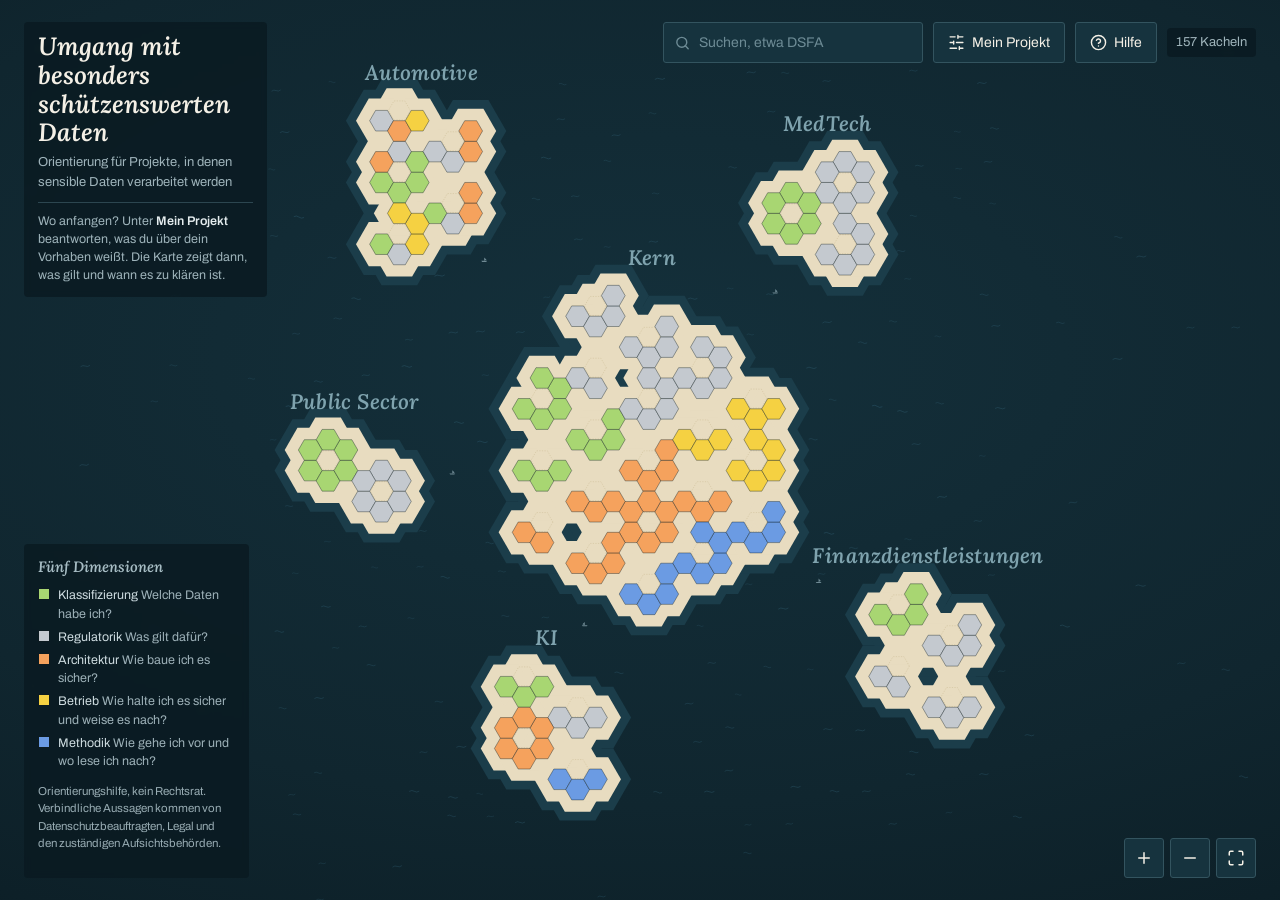
==== commit a1746936: "Panel Mein Projekt als Seitenpanel mit Reitern, dazu Icons Das Panel war 340px breit und gut doppelt" ====
--- a/index.html
+++ b/index.html
@@ -37,35 +37,55 @@
   <div id="toolbar">
     <div class="field">
       <label for="search" class="visually-hidden">Suchen</label>
+      <span class="field-icon" data-icon="search" aria-hidden="true"></span>
       <input id="search" type="search" placeholder="Suchen, etwa DSFA" autocomplete="off" spellcheck="false">
     </div>
-    <button id="btn-project" type="button" aria-expanded="false" aria-controls="project">Mein Projekt</button>
-    <button id="btn-help" type="button">Hilfe</button>
+    <button id="btn-project" type="button" aria-expanded="false" aria-controls="project" data-icon="sliders">Mein Projekt</button>
+    <button id="btn-help" type="button" data-icon="help">Hilfe</button>
     <p id="count" class="scrim" aria-live="polite"></p>
   </div>
 
   <section id="project" hidden aria-labelledby="project-heading">
-    <h2 id="project-heading">Was gilt für mein Projekt?</h2>
-    <p class="hint">Beantworte, was du weißt, der Rest bleibt „offen“. Auf der Karte gilt
-      <strong>kräftig</strong> sicher, <strong>halb</strong> hängt an einer offenen Frage,
-      <strong>blass</strong> gilt nicht.</p>
-    <details id="result" hidden>
-      <summary id="result-summary"></summary>
-      <div id="result-list"></div>
-    </details>
-    <div id="project-fields"></div>
-    <div class="project-actions">
-      <button id="btn-export" type="button">Als Checkliste kopieren</button>
-      <button id="btn-agent" type="button">Als Agenten-Kontext kopieren</button>
-      <button id="btn-share" type="button">Link zu dieser Auswahl kopieren</button>
-      <button id="btn-reset" type="button" class="ghost">Auswahl zurücksetzen</button>
+    <header class="sheet-head">
+      <div class="sheet-title">
+        <h2 id="project-heading">Was gilt für mein Projekt?</h2>
+        <button id="project-close" type="button" class="icon-btn" data-icon="x"
+                aria-label="Schließen" title="Schließen"></button>
+      </div>
+      <ul class="states" aria-label="Was die Karte zeigt">
+        <li><span class="st st-on" aria-hidden="true"></span>gilt sicher</li>
+        <li><span class="st st-mid" aria-hidden="true"></span>hängt an offener Frage</li>
+        <li><span class="st st-off" aria-hidden="true"></span>gilt nicht</li>
+      </ul>
+      <div class="tabs" role="tablist" aria-label="Mein Projekt">
+        <button id="tab-fragen" type="button" role="tab" aria-selected="true"
+                aria-controls="pane-fragen">Fragen <span class="badge" id="answered"></span></button>
+        <button id="tab-ergebnis" type="button" role="tab" aria-selected="false"
+                aria-controls="pane-ergebnis" tabindex="-1">Ergebnis <span class="badge" id="result-count"></span></button>
+        <button id="btn-reset" type="button" class="reset" data-icon="reset"
+                title="Alle Antworten auf „offen“ zurücksetzen">Zurücksetzen</button>
+      </div>
+    </header>
+    <div class="sheet-body">
+      <div id="pane-fragen" role="tabpanel" aria-labelledby="tab-fragen">
+        <p class="hint">Beantworte, was du weißt. Jede Antwort wirkt sofort, der Rest bleibt
+          „offen“.</p>
+        <div id="project-fields"></div>
+      </div>
+      <div id="pane-ergebnis" role="tabpanel" aria-labelledby="tab-ergebnis" hidden>
+        <p class="hint" id="result-empty">Noch keine Frage beantwortet. Sobald du unter
+          „Fragen“ etwas angibst, stehen hier die Kacheln, die sicher gelten, nach Projektphase.</p>
+        <div id="result-list"></div>
+      </div>
     </div>
-    <p class="hint" id="export-status" aria-live="polite"></p>
-    <p class="hint">Der Agenten-Kontext enthält die ausgewählten Kacheln mit Text, zum Einfügen
-      in einen Prompt. Wer die Karte lieber direkt lesen lässt: die Daten liegen offen unter
-      <a href="https://qaware.github.io/schuetzenswerte-daten-landkarte/landkarte.json"
-         target="_blank" rel="noopener">landkarte.json</a>, das Vorgehen steht im README
-      unter „Für Agenten“.</p>
+    <footer class="sheet-foot">
+      <button id="btn-export" type="button" class="primary" data-icon="clipboard">Checkliste kopieren</button>
+      <button id="btn-agent" type="button" data-icon="sparkles"
+              title="Ausgewählte Kacheln mit Text, zum Einfügen in einen Prompt">Für KI-Agent</button>
+      <button id="btn-share" type="button" class="icon-btn" data-icon="link"
+              aria-label="Link zu dieser Auswahl kopieren" title="Link zu dieser Auswahl kopieren"></button>
+      <p class="hint" id="export-status" aria-live="polite"></p>
+    </footer>
   </section>
 
   <div id="legend" class="scrim">
@@ -75,21 +95,21 @@
   </div>
 
   <div id="zoombar">
-    <button id="btn-zoom-in" type="button" aria-label="Hineinzoomen">+</button>
-    <button id="btn-zoom-out" type="button" aria-label="Herauszoomen">−</button>
-    <button id="btn-zoom-fit" type="button" aria-label="Ganze Karte zeigen">Alles</button>
+    <button id="btn-zoom-in" type="button" class="icon-btn" data-icon="plus" aria-label="Hineinzoomen" title="Hineinzoomen"></button>
+    <button id="btn-zoom-out" type="button" class="icon-btn" data-icon="minus" aria-label="Herauszoomen" title="Herauszoomen"></button>
+    <button id="btn-zoom-fit" type="button" class="icon-btn" data-icon="fit" aria-label="Ganze Karte zeigen" title="Ganze Karte zeigen"></button>
   </div>
 </main>
 
 <div id="overlay" hidden>
   <article id="detail" role="dialog" aria-modal="true" aria-labelledby="detail-title" tabindex="-1">
-    <button id="detail-close" type="button" aria-label="Schließen">×</button>
+    <button id="detail-close" type="button" class="icon-btn" data-icon="x" aria-label="Schließen" title="Schließen"></button>
     <p id="detail-dimension"></p>
     <h2 id="detail-title"></h2>
     <p id="detail-place"></p>
     <div id="detail-body"></div>
     <p id="detail-triggers"></p>
-    <button id="detail-link" type="button" class="ghost">Link zu dieser Kachel kopieren</button>
+    <button id="detail-link" type="button" class="ghost" data-icon="link">Link zu dieser Kachel kopieren</button>
   </article>
 </div>
 
--- a/assets/style.css
+++ b/assets/style.css
@@ -272,6 +272,35 @@
   cursor: pointer;
 }
 button:hover { background: #1d4250; }
+
+/* ---------- Icons ---------- */
+.icon {
+  flex: 0 0 auto;
+  width: 17px; height: 17px;
+  fill: none;
+  stroke: currentColor;
+  stroke-width: 2;
+  stroke-linecap: round;
+  stroke-linejoin: round;
+}
+.icon-inline { width: .85em; height: .85em; margin-left: 3px; vertical-align: -1px; }
+button[data-icon] { display: inline-flex; align-items: center; gap: 7px; }
+.icon-btn {
+  justify-content: center;
+  width: 38px; height: 38px;
+  padding: 0;
+}
+.icon-btn .icon { width: 18px; height: 18px; }
+#toolbar .field { position: relative; }
+.field-icon {
+  position: absolute;
+  left: 11px; top: 50%;
+  transform: translateY(-50%);
+  display: flex;
+  color: #6d8b95;
+  pointer-events: none;
+}
+#search { padding-left: 35px; }
 button[aria-expanded="true"] { background: var(--paper); color: var(--ink); border-color: var(--paper); }
 button.ghost { background: transparent; }
 
@@ -283,50 +312,137 @@
   color: #9fb4bb;
 }
 
+/* ---------- Panel „Mein Projekt“ ----------
+
+   Ein Seitenpanel mit festem Kopf und Fuß. Vorher war es eine einzige Spalte von 340px, gut
+   doppelt so hoch wie sichtbar: die Exporte standen erst nach zwei Bildschirmen Scrollen, und
+   vier gleich große Knöpfe ließen nicht erkennen, welcher der wichtige ist. Jetzt teilen sich
+   Fragen und Ergebnis zwei Reiter, der Fuß mit den Aktionen bleibt immer sichtbar. */
 #project {
+  --sheet-w: min(420px, calc(100vw - 32px));
   position: absolute;
-  top: 74px; right: 24px;
-  width: 340px;
-  /* lässt unten Platz für die Zoomknöpfe */
-  max-height: calc(100% - 150px);
-  overflow-y: auto;
-  padding: 18px 20px 20px;
+  top: 74px; right: 16px; bottom: 16px;
+  width: var(--sheet-w);
+  display: flex;
+  flex-direction: column;
   background: var(--paper);
   color: var(--ink);
-  border-radius: 3px;
+  border-radius: 6px;
   box-shadow: 0 18px 44px rgba(0,0,0,.45);
+  overflow: hidden;
+  z-index: 5;
 }
 #project[hidden] { display: none; }
+/* Die Zoomknöpfe weichen dem Panel aus, statt darunter zu verschwinden. */
+#stage:has(#project:not([hidden])) #zoombar { right: calc(var(--sheet-w, 420px) + 32px); }
+
+.sheet-head {
+  flex: 0 0 auto;
+  padding: 16px 20px 0;
+  border-bottom: 1px solid var(--paper-edge);
+}
+.sheet-title { display: flex; align-items: flex-start; justify-content: space-between; gap: 12px; }
 #project h2 {
   font-family: var(--font-map);
   font-style: italic;
   font-weight: 600;
-  font-size: 19px;
-  margin: 0 0 4px;
-}
-.hint { margin: 0 0 14px; font-size: 12.5px; color: #5f6b62; line-height: 1.45; }
-
-.qgroup { margin-bottom: 13px; }
+  font-size: 21px;
+  line-height: 1.25;
+  margin: 2px 0 10px;
+}
+
+/* Die drei Zustände als kleine Sechsecke in den Deckkräften der Karte, statt als Satz. */
+.states {
+  display: flex;
+  flex-wrap: wrap;
+  gap: 4px 14px;
+  margin: 0 0 12px;
+  padding: 0;
+  list-style: none;
+  font-size: 12.5px;
+  color: #4a5650;
+}
+.states li { display: flex; align-items: center; gap: 6px; }
+.st {
+  width: 12px; height: 13px;
+  background: #e39a52;
+  clip-path: polygon(50% 0, 100% 25%, 100% 75%, 50% 100%, 0 75%, 0 25%);
+}
+.st-mid { opacity: .45; }
+.st-off { opacity: .25; }
+
+.tabs { display: flex; align-items: center; gap: 4px; margin-bottom: -1px; }
+/* Zurücksetzen gehört zu den Antworten, nicht zu den Exporten, und steht deshalb hier. */
+#project .tabs .reset {
+  margin-left: auto;
+  padding: 6px 8px;
+  border: 0;
+  background: none;
+  color: #5b6760;
+  font-size: 12.5px;
+}
+#project .tabs .reset:hover { color: var(--ink); background: #e7e1d1; }
+#project .tabs .reset .icon { width: 14px; height: 14px; }
+#project .tabs button {
+  display: flex;
+  align-items: center;
+  gap: 7px;
+  padding: 9px 12px 10px;
+  border: 0;
+  border-bottom: 2px solid transparent;
+  border-radius: 0;
+  background: none;
+  color: #5b6760;
+  font-size: 14px;
+  font-weight: 500;
+}
+#project .tabs button:hover { color: var(--ink); background: none; }
+#project .tabs button[aria-selected="true"] { color: var(--ink); border-bottom-color: var(--ink); }
+.badge {
+  min-width: 22px;
+  padding: 1px 7px;
+  border-radius: 999px;
+  background: #e7e1d1;
+  color: #3b4640;
+  font-size: 12px;
+  font-weight: 600;
+  text-align: center;
+}
+.badge:empty { display: none; }
+#project .tabs button[aria-selected="true"] .badge { background: var(--ink); color: var(--paper); }
+
+.sheet-body {
+  flex: 1 1 auto;
+  overflow-y: auto;
+  overscroll-behavior: contain;
+  padding: 16px 20px 8px;
+}
+
+.hint { margin: 0 0 14px; font-size: 13px; color: #4f5b55; line-height: 1.5; }
+
+.qgroup { padding: 14px 0 16px; border-top: 1px solid #e6dfcd; }
+.qgroup:first-child { border-top: 0; padding-top: 2px; }
 .qgroup > p {
-  margin: 0 0 7px;
-  font-size: 13px;
-  font-weight: 600;
-}
-.qopts { display: flex; flex-wrap: wrap; gap: 6px; }
+  margin: 0 0 9px;
+  font-size: 14.5px;
+  font-weight: 600;
+  line-height: 1.35;
+}
+.qopts { display: flex; flex-wrap: wrap; gap: 7px; }
 .chip {
-  display: inline-block;
-  padding: 5px 11px;
+  display: inline-flex;
+  align-items: center;
+  min-height: 32px;
+  padding: 5px 13px;
   border: 1px solid var(--paper-edge);
   border-radius: 999px;
   background: #fbf9f3;
-  color: #3b4640;
-  font-size: 12.5px;
+  color: #2f3a35;
+  font-size: 13.5px;
   cursor: pointer;
 }
-/* Diese Regeln müssen die Spezifität von '#project .project-actions button' nicht
-   schlagen, weil jene sich nur noch an die Knöpfe unter den Fragen richtet. Die
-   Hover-Regel muss aber 'button:hover' schlagen, sonst wird der Chip im hellen
-   Feld dunkelblau. */
+/* Die Hover-Regel muss 'button:hover' schlagen, sonst wird der Chip im hellen Feld
+   dunkelblau. */
 .chip:hover { background: #eee9db; border-color: #a9a08b; }
 .chip[aria-pressed="true"] {
   background: var(--ink);
@@ -347,52 +463,30 @@
 .chip.neutral[aria-pressed="true"]:hover { background: #ded7c4; border-color: #a9a08b; }
 .chip.neutral[aria-pressed="true"]::before { content: none; }
 
-/* Drei Knöpfe brauchen zusammen rund 600px, das Panel ist 330px breit. Ohne Umbruch
-   liefen sie heraus. Die beiden Export-Knöpfe stehen deshalb je auf einer eigenen Zeile
-   und füllen sie, "Auswahl zurücksetzen" bleibt schmal darunter. */
-.project-actions { display: flex; flex-wrap: wrap; gap: 8px; margin-top: 4px; }
-.project-actions button { flex: 1 1 100%; }
-.project-actions button.ghost { flex: 0 0 auto; }
-#project .project-actions button {
-  border-color: var(--paper-edge);
-  background: #fbf9f3;
-  color: var(--ink);
-}
-#project .project-actions button:hover { background: #eee9db; }
-#export-status { margin: 10px 0 0; min-height: 1.2em; }
-
-#result {
-  margin: 4px 0 14px;
-  padding: 10px 12px;
-  border: 1px solid var(--paper-edge);
-  border-radius: 3px;
-  background: #fbf9f3;
-}
-#result summary {
-  font-size: 13px;
-  font-weight: 600;
-  cursor: pointer;
-}
-#result[open] { max-height: 46vh; overflow-y: auto; }
-#result h3 {
-  margin: 12px 0 4px;
-  font-size: 11.5px;
-  font-weight: 600;
-  letter-spacing: .04em;
+/* Ergebnis */
+#result-list h3 {
+  margin: 4px 0 6px;
+  padding-top: 12px;
+  font-size: 12px;
+  font-weight: 600;
+  letter-spacing: .05em;
   text-transform: uppercase;
-  color: #6c766f;
-}
-#result ul { list-style: none; margin: 0; padding: 0; }
+  color: #5b6760;
+}
+#result-list h3:first-child { padding-top: 0; }
+#result-list ul { list-style: none; margin: 0 0 6px; padding: 0; }
 #project .result-item {
   display: flex;
   align-items: baseline;
-  gap: 8px;
+  gap: 9px;
   width: 100%;
-  padding: 3px 4px;
+  padding: 6px 8px;
   border: 0;
+  border-radius: 4px;
   background: none;
   color: var(--ink);
-  font-size: 13px;
+  font-size: 14px;
+  line-height: 1.35;
   text-align: left;
 }
 #project .result-item:hover { background: #eee9db; }
@@ -403,6 +497,42 @@
   transform: translateY(1px);
 }
 
+/* Fuß: eine Hauptaktion, eine zweite, zwei kleine Icon-Knöpfe. */
+.sheet-foot {
+  flex: 0 0 auto;
+  display: flex;
+  flex-wrap: wrap;
+  align-items: center;
+  gap: 8px;
+  padding: 12px 20px 14px;
+  border-top: 1px solid var(--paper-edge);
+  background: #efe9da;
+}
+#project .sheet-foot button {
+  display: inline-flex;
+  align-items: center;
+  gap: 7px;
+  border-color: #c9bea3;
+  background: #fbf9f3;
+  color: var(--ink);
+  font-size: 13.5px;
+}
+#project .sheet-foot button:hover { background: #fff; }
+#project .sheet-foot button.primary {
+  flex: 1 1 auto;
+  justify-content: center;
+  background: var(--ink);
+  border-color: var(--ink);
+  color: var(--paper);
+  font-weight: 500;
+}
+#project .sheet-foot button.primary:hover { background: #24312b; }
+#project .sheet-foot #btn-agent { flex: 1 1 auto; justify-content: center; }
+#project .sheet-foot button.done { border-color: #5d8a3a; }
+#project .sheet-foot button.primary.done { background: #3f6b2a; border-color: #3f6b2a; }
+#export-status { flex: 1 1 100%; margin: 0; min-height: 1.2em; font-size: 12.5px; }
+#export-status:empty { display: none; }
+
 #legend {
   position: absolute;
   bottom: 22px; left: 24px;
@@ -441,7 +571,7 @@
   display: flex;
   gap: 6px;
 }
-#zoombar button { min-width: 40px; padding: 8px 10px; }
+#zoombar button { width: 40px; height: 40px; }
 
 /* ---------- Detailkarte ---------- */
 
@@ -476,17 +606,15 @@
   * { transition: none !important; }
 }
 
-#detail-close {
-  position: absolute;
-  top: 14px; right: 16px;
-  width: 32px; height: 32px;
-  padding: 0;
+#detail-close, #project-close {
+  width: 34px; height: 34px;
   border: none;
   background: transparent;
-  color: #6c766f;
-  font-size: 24px;
-  line-height: 1;
-}
+  color: #5b6760;
+}
+#detail-close { position: absolute; top: 14px; right: 16px; }
+#project-close { flex: 0 0 auto; margin-right: -8px; }
+#project-close:hover { background: #e7e1d1; color: var(--ink); }
 #detail-close:hover { background: #e7e1d1; color: var(--ink); }
 
 #detail-dimension {
@@ -545,6 +673,7 @@
 }
 #detail-link {
   margin-top: 10px;
+  display: inline-flex;
   padding: 6px 10px;
   border-color: var(--paper-edge);
   color: #3b4640;
@@ -572,11 +701,19 @@
   #toolbar .field { flex: 1 1 100%; }
   #search { width: 100%; }
   #count { flex: 1 1 auto; min-width: 0; text-align: right; }
-  #project { top: auto; bottom: 156px; left: 12px; right: 12px; width: auto; max-height: calc(100% - 290px); }
-  /* Bei offenem Panel wird nicht gesucht. Ohne die Suchzeile bleibt die Leiste flach genug,
-     dass der Zähler nicht unter das Panel rutscht. */
-  #stage:has(#project:not([hidden])) #toolbar .field { display: none; }
+  /* Auf dem Telefon ein Blatt von unten über der Leiste, mit eigenem Schließen-Knopf. */
+  #project {
+    --sheet-w: 100vw;
+    top: auto; left: 0; right: 0; bottom: 0;
+    width: auto; height: 82%;
+    border-radius: 12px 12px 0 0;
+    z-index: 10;
+  }
+  .sheet-head, .sheet-body, .sheet-foot { padding-left: 16px; padding-right: 16px; }
   #legend { display: none; }
   #zoombar { bottom: 12px; right: 12px; }
   #overlay { padding: 12px; }
-}
+  /* Lange Zusammensetzungen wie Informationsklassifizierung passen bei 27px nicht in die
+     Karte und schoben sie seitlich auf. */
+  #detail h2 { font-size: 22px; overflow-wrap: break-word; hyphens: auto; }
+}
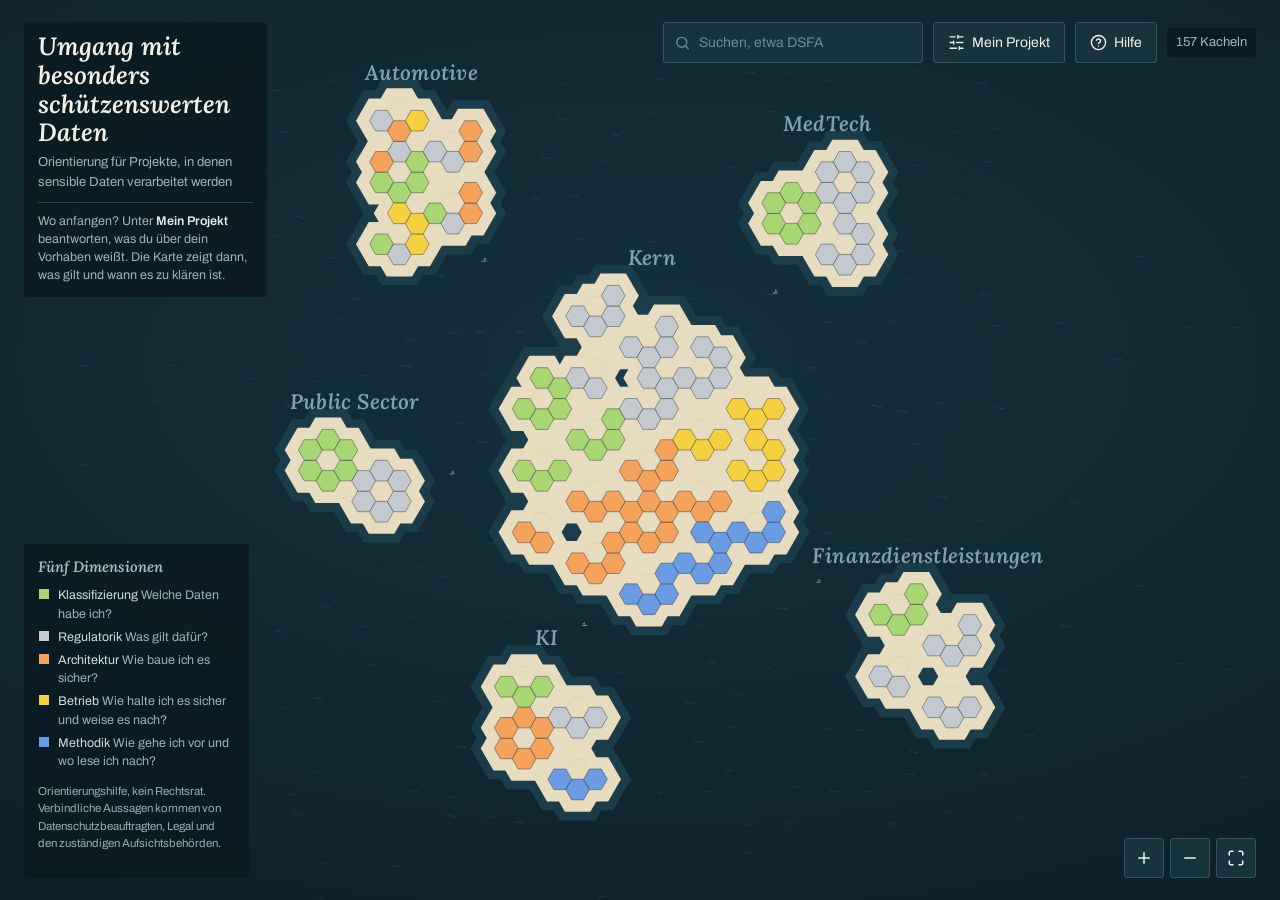
==== commit 8326fca8: "Review: Branche als Voraussetzung an die Insel haengen, Kleinigkeiten Die Voraussetzung hing an der " ====
--- a/index.html
+++ b/index.html
@@ -57,11 +57,13 @@
         <li><span class="st st-mid" aria-hidden="true"></span>hängt an offener Frage</li>
         <li><span class="st st-off" aria-hidden="true"></span>gilt nicht</li>
       </ul>
-      <div class="tabs" role="tablist" aria-label="Mein Projekt">
+      <div class="tabs">
+        <div class="tablist" role="tablist" aria-label="Mein Projekt">
         <button id="tab-fragen" type="button" role="tab" aria-selected="true"
                 aria-controls="pane-fragen">Fragen <span class="badge" id="answered"></span></button>
         <button id="tab-ergebnis" type="button" role="tab" aria-selected="false"
                 aria-controls="pane-ergebnis" tabindex="-1">Ergebnis <span class="badge" id="result-count"></span></button>
+        </div>
         <button id="btn-reset" type="button" class="reset" data-icon="reset"
                 title="Alle Antworten auf „offen“ zurücksetzen">Zurücksetzen</button>
       </div>
--- a/assets/style.css
+++ b/assets/style.css
@@ -318,8 +318,9 @@
    doppelt so hoch wie sichtbar: die Exporte standen erst nach zwei Bildschirmen Scrollen, und
    vier gleich große Knöpfe ließen nicht erkennen, welcher der wichtige ist. Jetzt teilen sich
    Fragen und Ergebnis zwei Reiter, der Fuß mit den Aktionen bleibt immer sichtbar. */
+/* Die Breite steht an #stage, weil auch die Zoomknöpfe sie brauchen, um auszuweichen. */
+#stage { --sheet-w: min(420px, calc(100vw - 32px)); }
 #project {
-  --sheet-w: min(420px, calc(100vw - 32px));
   position: absolute;
   top: 74px; right: 16px; bottom: 16px;
   width: var(--sheet-w);
@@ -334,7 +335,7 @@
 }
 #project[hidden] { display: none; }
 /* Die Zoomknöpfe weichen dem Panel aus, statt darunter zu verschwinden. */
-#stage:has(#project:not([hidden])) #zoombar { right: calc(var(--sheet-w, 420px) + 32px); }
+#stage:has(#project:not([hidden])) #zoombar { right: calc(var(--sheet-w) + 32px); }
 
 .sheet-head {
   flex: 0 0 auto;
@@ -371,7 +372,10 @@
 .st-mid { opacity: .45; }
 .st-off { opacity: .25; }
 
-.tabs { display: flex; align-items: center; gap: 4px; margin-bottom: -1px; }
+.tabs { display: flex; align-items: center; margin-bottom: -1px; }
+.tablist { display: flex; gap: 4px; }
+/* Der helle Fokusring der Karte ist auf Papier kaum zu sehen. */
+#project :focus-visible, #detail :focus-visible { outline-color: #1f5f7a; }
 /* Zurücksetzen gehört zu den Antworten, nicht zu den Exporten, und steht deshalb hier. */
 #project .tabs .reset {
   margin-left: auto;
@@ -690,7 +694,11 @@
   color: var(--ink);
 }
 
-@media (max-width: 900px) {
+/* Mit Icons und dem dreiteiligen Zähler ist die Leiste rund 760px breit und lief bei
+   schmalen Fenstern über den Titelblock. */
+@media (max-width: 1200px) { #search { width: 150px; } }
+
+@media (max-width: 1000px) {
   #titleblock { top: 12px; left: 12px; right: 12px; max-width: none; padding: 8px 12px 10px; }
   #titleblock h1 { font-size: 18px; }
   #subtitle { display: none; }
@@ -702,8 +710,9 @@
   #search { width: 100%; }
   #count { flex: 1 1 auto; min-width: 0; text-align: right; }
   /* Auf dem Telefon ein Blatt von unten über der Leiste, mit eigenem Schließen-Knopf. */
+  /* Das Blatt verdeckt die Zoomknöpfe ohnehin, sie müssen nicht ausweichen. */
+  #stage:has(#project:not([hidden])) #zoombar { right: 12px; }
   #project {
-    --sheet-w: 100vw;
     top: auto; left: 0; right: 0; bottom: 0;
     width: auto; height: 82%;
     border-radius: 12px 12px 0 0;
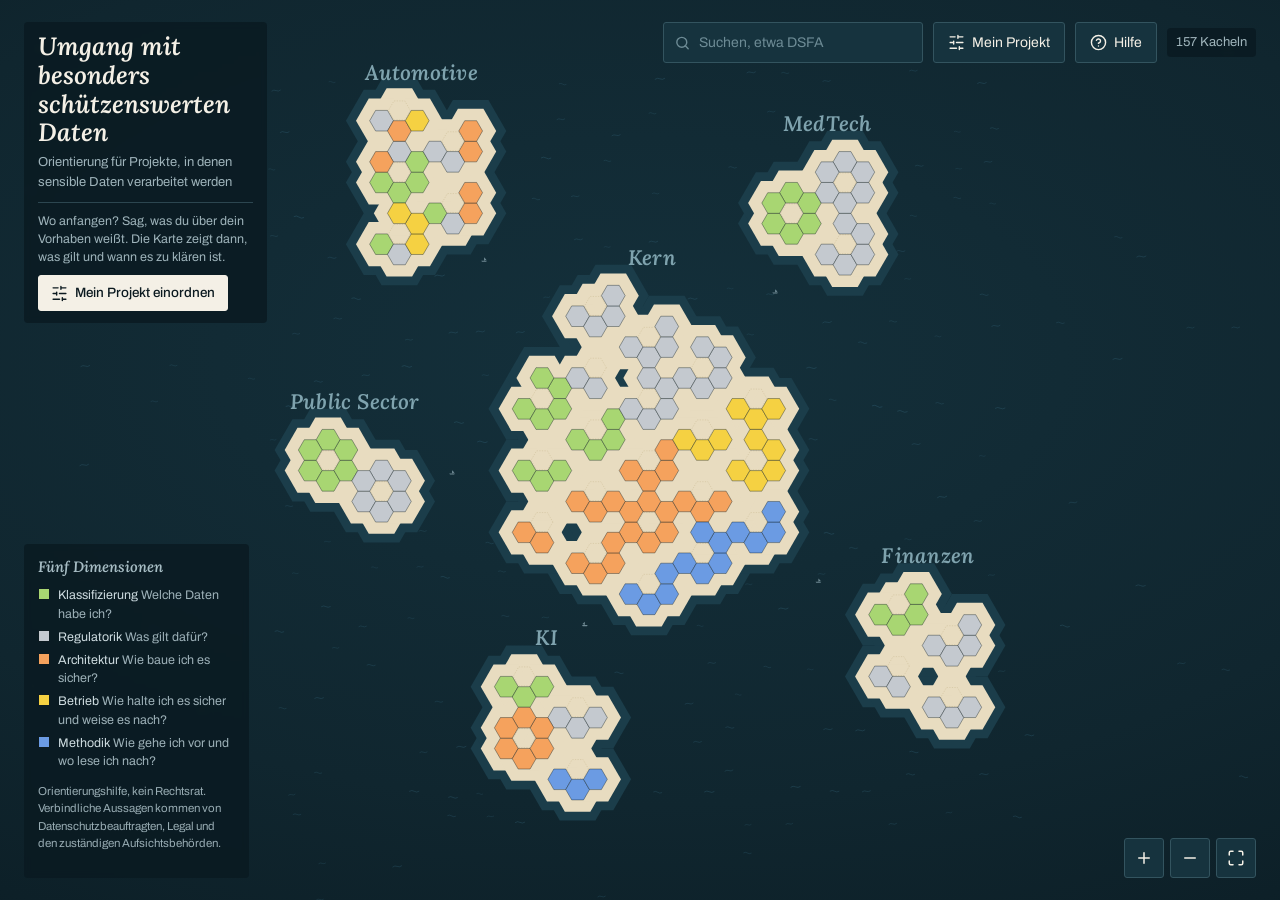
==== commit 6ee78c7f: "Trefferliste, Auf der Karte zeigen, Einstiegsknopf, immer-Durchsicht - Die Suche zeigt ihre Treffer " ====
--- a/index.html
+++ b/index.html
@@ -30,15 +30,20 @@
   <header id="titleblock" class="scrim">
     <h1>Umgang mit besonders schützenswerten Daten</h1>
     <p id="subtitle"></p>
-    <p id="start-hint">Wo anfangen? Unter <strong>Mein Projekt</strong> beantworten, was du
-      über dein Vorhaben weißt. Die Karte zeigt dann, was gilt und wann es zu klären ist.</p>
+    <div id="start-hint">
+      <p>Wo anfangen? Sag, was du über dein Vorhaben weißt. Die Karte zeigt dann, was gilt und
+        wann es zu klären ist.</p>
+      <button id="btn-start" type="button" data-icon="sliders">Mein Projekt einordnen</button>
+    </div>
   </header>
 
   <div id="toolbar">
     <div class="field">
       <label for="search" class="visually-hidden">Suchen</label>
       <span class="field-icon" data-icon="search" aria-hidden="true"></span>
-      <input id="search" type="search" placeholder="Suchen, etwa DSFA" autocomplete="off" spellcheck="false">
+      <input id="search" type="search" placeholder="Suchen, etwa DSFA" autocomplete="off" spellcheck="false"
+             aria-controls="search-results">
+      <div id="search-results" hidden></div>
     </div>
     <button id="btn-project" type="button" aria-expanded="false" aria-controls="project" data-icon="sliders">Mein Projekt</button>
     <button id="btn-help" type="button" data-icon="help">Hilfe</button>
@@ -111,7 +116,10 @@
     <p id="detail-place"></p>
     <div id="detail-body"></div>
     <p id="detail-triggers"></p>
-    <button id="detail-link" type="button" class="ghost" data-icon="link">Link zu dieser Kachel kopieren</button>
+    <div id="detail-actions">
+      <button id="detail-locate" type="button" class="ghost" data-icon="pin">Auf der Karte zeigen</button>
+      <button id="detail-link" type="button" class="ghost" data-icon="link">Link kopieren</button>
+    </div>
   </article>
 </div>
 
--- a/assets/style.css
+++ b/assets/style.css
@@ -235,7 +235,20 @@
   line-height: 1.45;
   color: #9fb4bb;
 }
-#start-hint strong { color: #e4ecee; font-weight: 600; }
+#start-hint p { margin: 0 0 9px; }
+/* Der Titelblock lässt Zeiger durch, damit man die Karte darunter greifen kann. Der Knopf
+   nimmt sie wieder an. */
+#btn-start {
+  pointer-events: auto;
+  background: var(--paper);
+  border-color: var(--paper);
+  color: var(--ink);
+  font-size: 13.5px;
+  font-weight: 500;
+  padding: 7px 12px;
+}
+#btn-start:hover { background: #fff; }
+#stage:has(#project:not([hidden])) #btn-start { display: none; }
 
 #toolbar {
   position: absolute;
@@ -675,15 +688,55 @@
   font-size: 12px;
   color: #6c766f;
 }
-#detail-link {
-  margin-top: 10px;
+#detail-actions { display: flex; flex-wrap: wrap; gap: 8px; margin-top: 10px; }
+#detail-actions button {
   display: inline-flex;
   padding: 6px 10px;
   border-color: var(--paper-edge);
   color: #3b4640;
   font-size: 12.5px;
 }
-#detail-link:hover { background: #eee9db; }
+#detail-actions button:hover { background: #eee9db; }
+
+/* Trefferliste der Suche */
+#search-results {
+  position: absolute;
+  top: calc(100% + 6px); left: 0;
+  width: max(100%, 340px);
+  max-height: 60vh;
+  overflow-y: auto;
+  padding: 6px;
+  background: var(--paper);
+  color: var(--ink);
+  border-radius: 6px;
+  box-shadow: 0 14px 34px rgba(0,0,0,.45);
+  z-index: 6;
+}
+#search-results .result-item {
+  display: flex;
+  align-items: baseline;
+  gap: 9px;
+  width: 100%;
+  padding: 7px 8px;
+  border: 0;
+  border-radius: 4px;
+  background: none;
+  color: var(--ink);
+  font-size: 14px;
+  line-height: 1.35;
+  text-align: left;
+}
+#search-results .result-item:hover, #search-results .result-item:focus-visible { background: #eee9db; }
+#search-results :focus-visible { outline-color: #1f5f7a; }
+#search-results .ort { margin-left: auto; padding-left: 10px; font-size: 12px; color: #5b6760; white-space: nowrap; }
+#search-results p { margin: 0; padding: 7px 8px; font-size: 12.5px; color: #5b6760; }
+
+/* „Auf der Karte zeigen“: die Kachel leuchtet dreimal auf. Nur ein Element, deshalb ist
+   die Animation hier unbedenklich, anders als bei den Wellen. */
+.tile.located { opacity: 1; }
+.tile.located .hex { stroke: #fff; stroke-width: 7; animation: locate .8s ease-in-out 3; }
+@keyframes locate { 50% { stroke-width: 2; } }
+@media (prefers-reduced-motion: reduce) { .tile.located .hex { animation: none; } }
 #detail-body .help-part {
   margin-top: 30px;
   padding-top: 16px;
@@ -722,6 +775,8 @@
   #legend { display: none; }
   #zoombar { bottom: 12px; right: 12px; }
   #overlay { padding: 12px; }
+  /* Die Leiste steht unten, die Trefferliste öffnet deshalb nach oben. */
+  #search-results { top: auto; bottom: calc(100% + 6px); width: 100%; max-height: 50vh; }
   /* Lange Zusammensetzungen wie Informationsklassifizierung passen bei 27px nicht in die
      Karte und schoben sie seitlich auf. */
   #detail h2 { font-size: 22px; overflow-wrap: break-word; hyphens: auto; }
